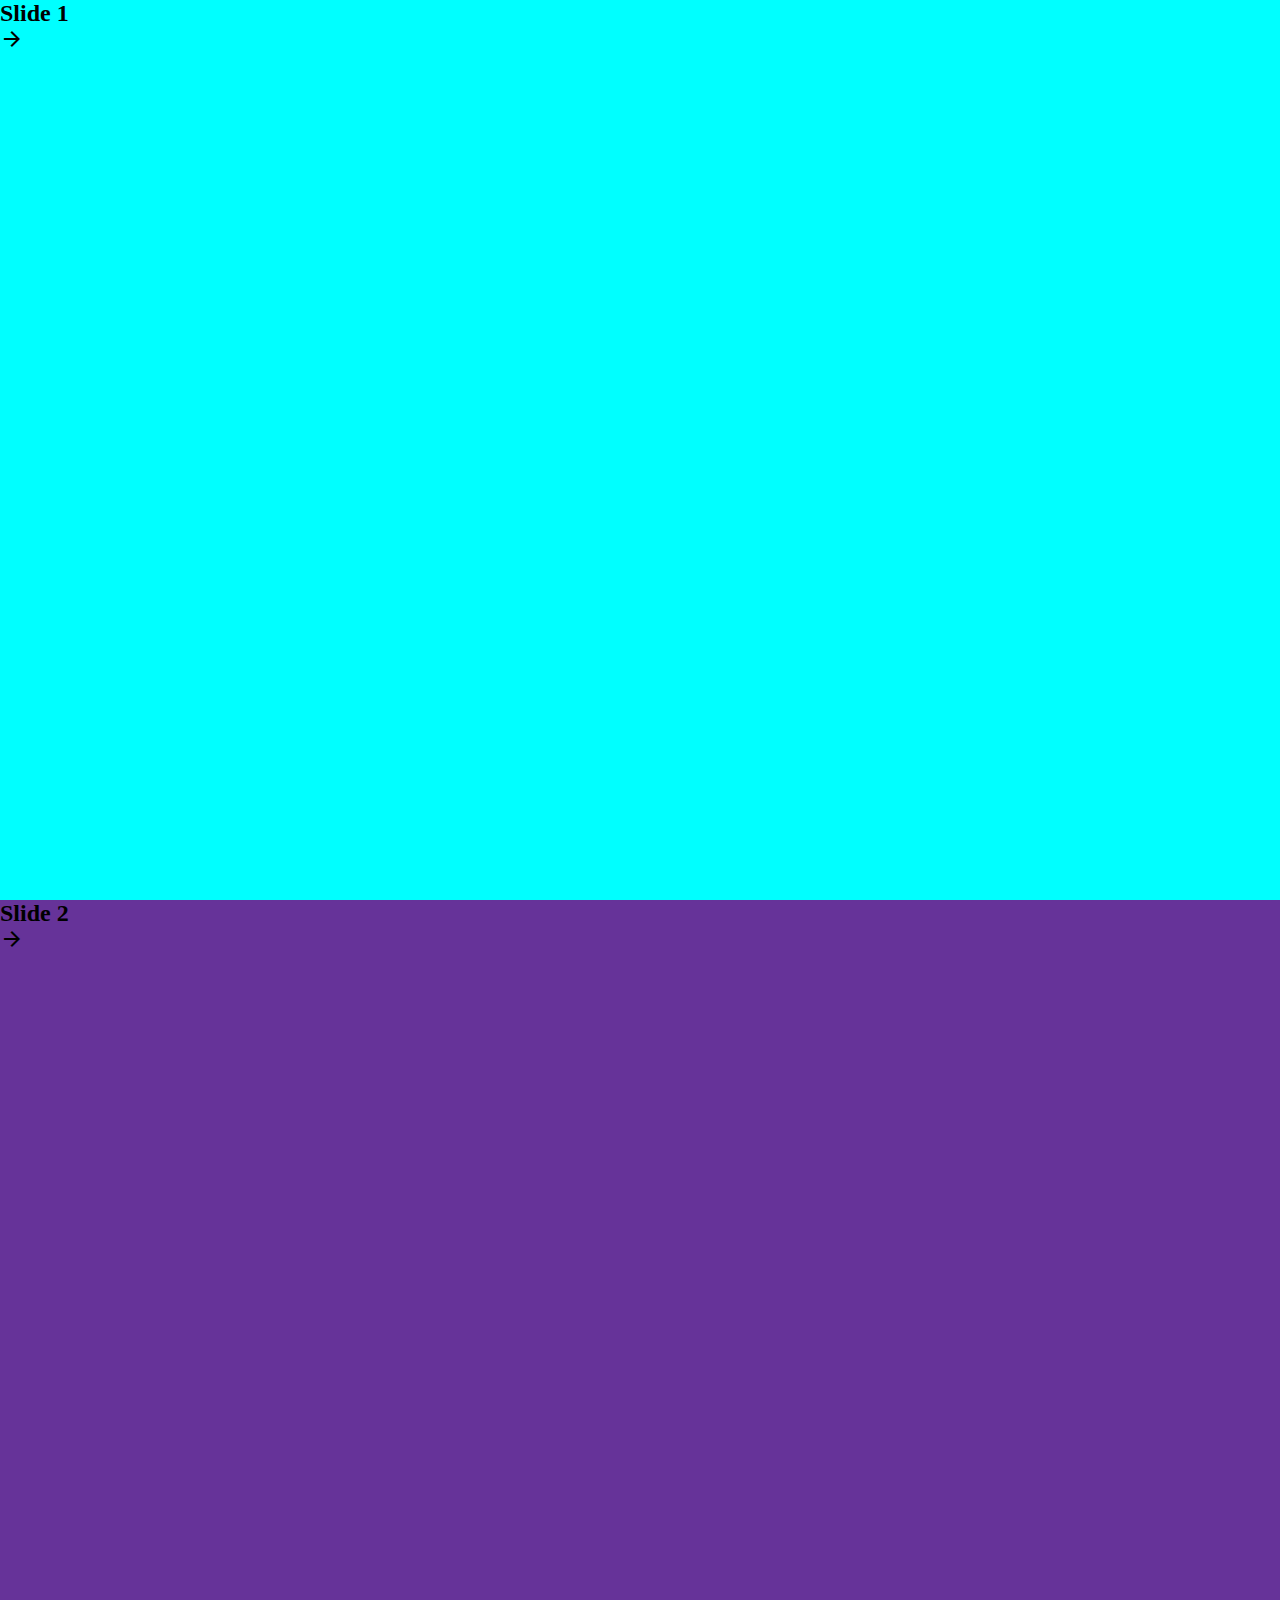
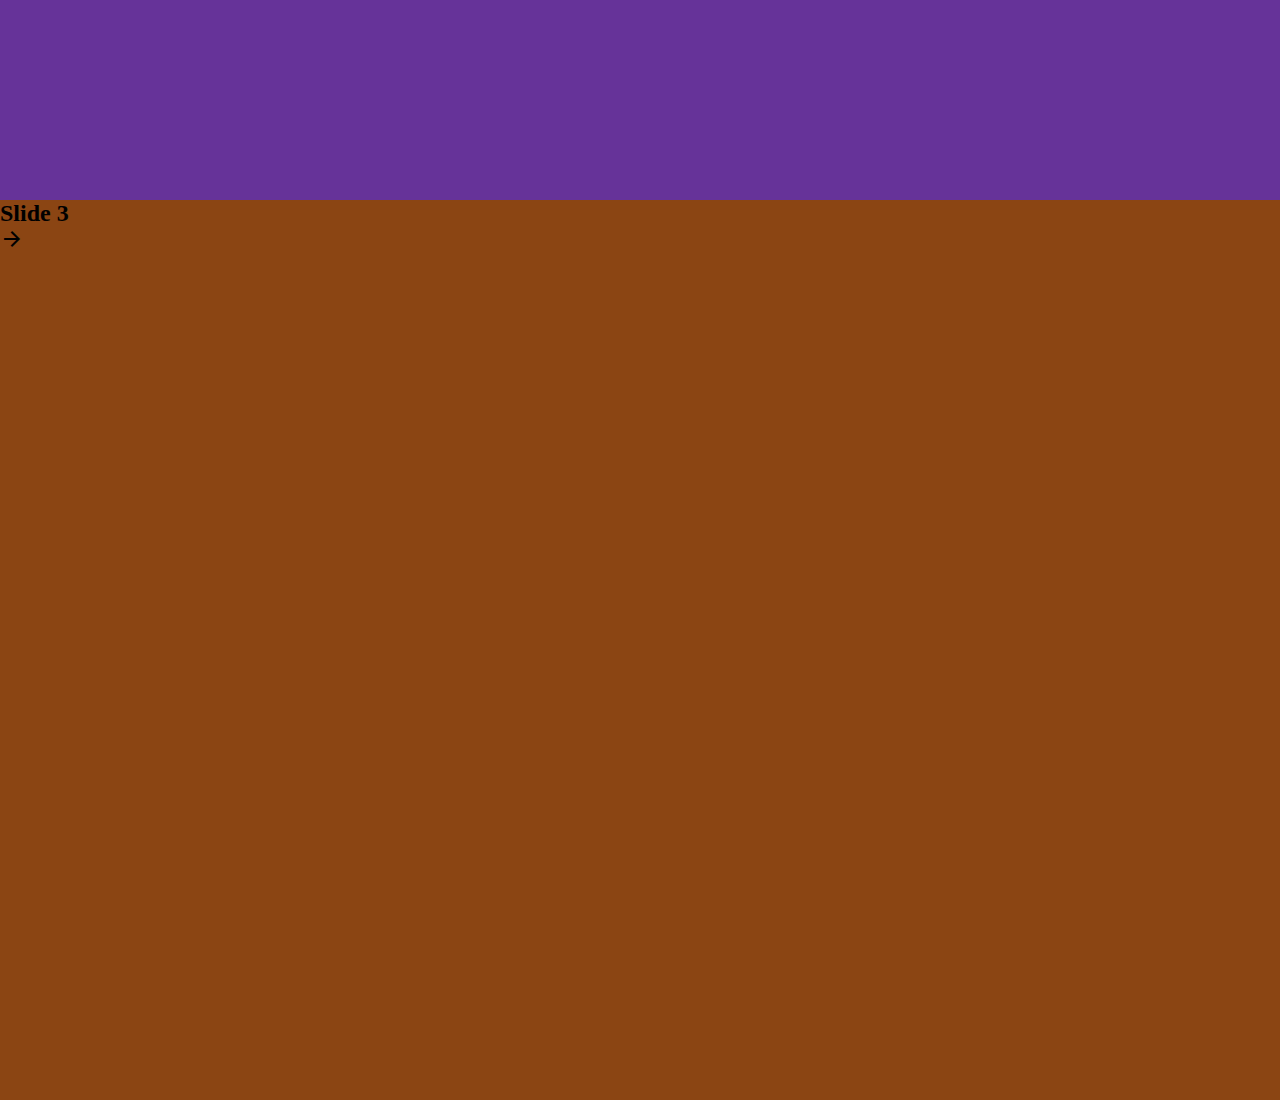
==== public_html/index.html @ 6b24161f "Js for switching slide added" ====
<!DOCTYPE html>
<html lang="en">
<head>
    <meta charset="UTF-8">
    <meta name="viewport" content="width=device-width, initial-scale=1.0">
    <meta http-equiv="X-UA-Compatible" content="ie=edge">
    <title>Presentation</title>
    <link rel="stylesheet" href="css/style.css">
    <link href="https://fonts.googleapis.com/icon?family=Material+Icons"
      rel="stylesheet">
    <script src="js/main.js" defer></script>
</head>
<body>

	<div class="presentation">
		<div class="slide slide-1">
			<h2>Slide 1</h2>
			<i class="material-icons arrow1" onclick="first_arrow()">arrow_forward_ios</i>
		</div>
		<div class="slide slide-2">
			<h2>Slide 2</h2>
			<i class="material-icons arrow2" onclick="second_arrow()">arrow_forward_ios</i>
		</div>
		<div class="slide slide-3">
			<h2>Slide 3</h2>
			<i class="material-icons arrow3" onclick="arrow3()">arrow_forward_ios</i>
		</div>
	</div>
    

</body>
</html>
---- public_html/css/style.css ----
* {
  margin: 0;
}

.slide {
  height: 100vh;
  width: 100vw;
}

.slide-1 {
  display: block;
  background-color: aqua;
}

.slide-1-2 {
  display: none;
}

.slide-2 {
  display: block;
  background-color: rebeccapurple;
}

.slide-2-2 {
  display: none;
}

.slide-3 {
  display: block;
  background-color: saddlebrown;
}

.slide-3-2 {
  display: none;
}
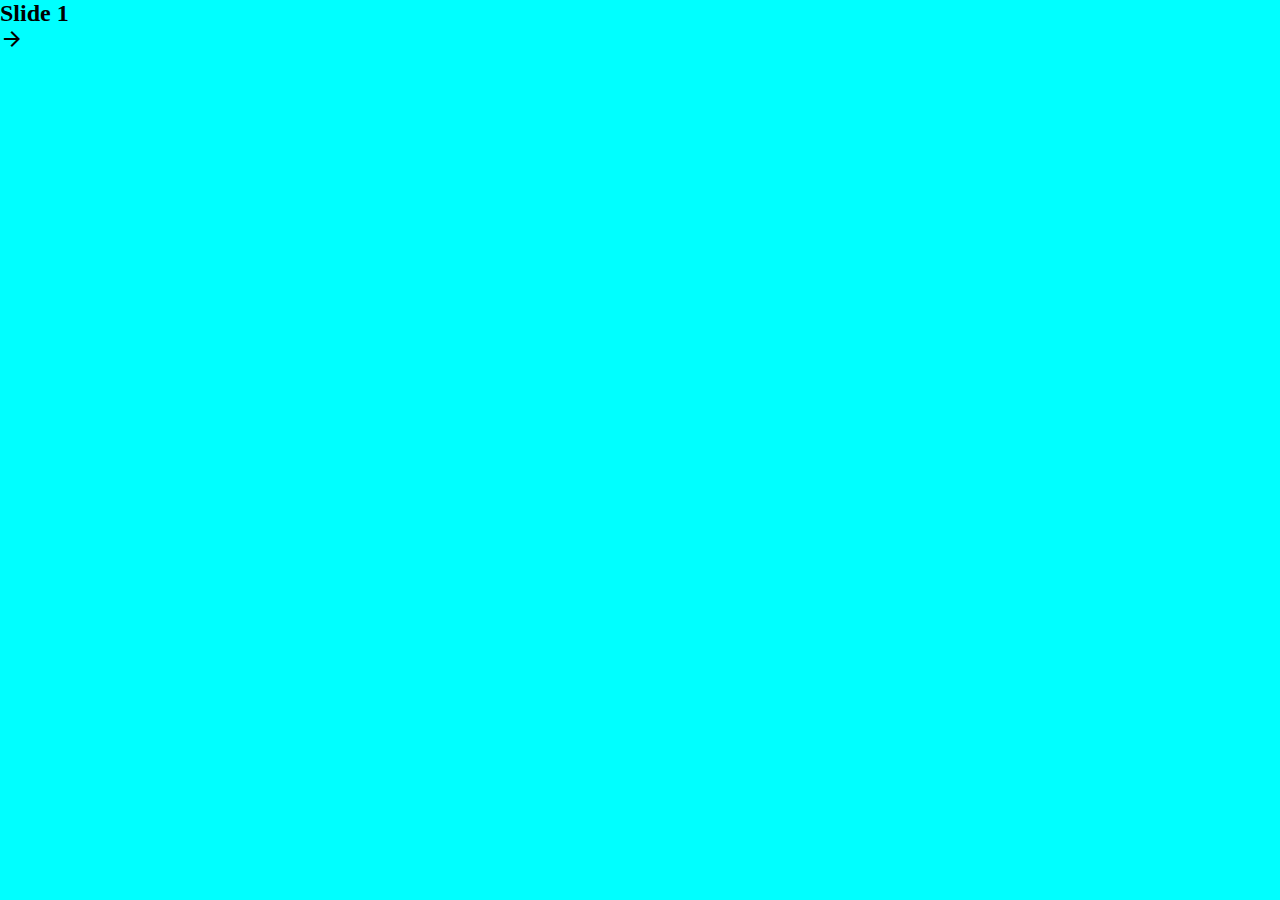
==== commit f9b78927: "back and forth arrows added. js" ====
--- a/public_html/index.html
+++ b/public_html/index.html
@@ -19,10 +19,12 @@
 		</div>
 		<div class="slide slide-2">
 			<h2>Slide 2</h2>
+			<i class="material-icons arrowBack2" onclick="second_arrow_back()">arrow_back_ios</i>
 			<i class="material-icons arrow2" onclick="second_arrow()">arrow_forward_ios</i>
 		</div>
 		<div class="slide slide-3">
 			<h2>Slide 3</h2>
+			<i class="material-icons arrowBack3" onclick="third_arrow_back()">arrow_back_ios</i>
 			<i class="material-icons arrow3" onclick="arrow3()">arrow_forward_ios</i>
 		</div>
 	</div>
--- a/public_html/css/style.css
+++ b/public_html/css/style.css
@@ -12,24 +12,28 @@
   background-color: aqua;
 }
 
-.slide-1-2 {
+.none {
   display: none;
 }
 
+.block {
+  display: block;
+}
+
 .slide-2 {
-  display: block;
+  display: none;
   background-color: rebeccapurple;
 }
 
-.slide-2-2 {
+.slide-3 {
   display: none;
-}
-
-.slide-3 {
-  display: block;
   background-color: saddlebrown;
 }
 
-.slide-3-2 {
-  display: none;
+i {
+  cursor: pointer;
 }
+
+i:hover {
+  color: darkorange;
+}
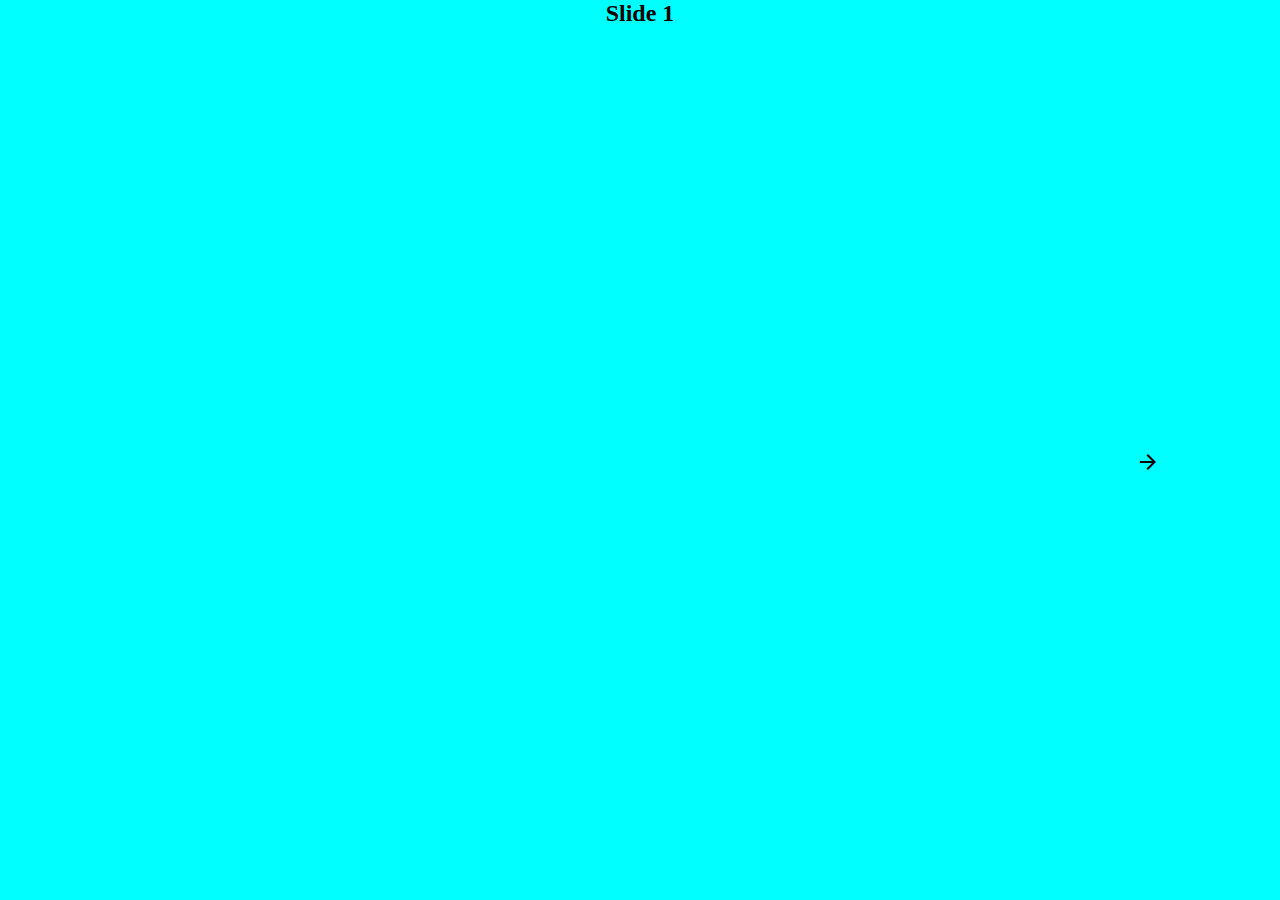
==== commit 3ba78ec8: "arrows placed" ====
--- a/public_html/index.html
+++ b/public_html/index.html
@@ -15,17 +15,17 @@
 	<div class="presentation">
 		<div class="slide slide-1">
 			<h2>Slide 1</h2>
-			<i class="material-icons arrow1" onclick="first_arrow()">arrow_forward_ios</i>
+			<i class="material-icons arrow1 right" onclick="first_arrow()">arrow_forward_ios</i>
 		</div>
 		<div class="slide slide-2">
 			<h2>Slide 2</h2>
-			<i class="material-icons arrowBack2" onclick="second_arrow_back()">arrow_back_ios</i>
-			<i class="material-icons arrow2" onclick="second_arrow()">arrow_forward_ios</i>
+			<i class="material-icons arrowBack2 left" onclick="second_arrow_back()">arrow_back_ios</i>
+			<i class="material-icons arrow2 right" onclick="second_arrow()">arrow_forward_ios</i>
 		</div>
 		<div class="slide slide-3">
 			<h2>Slide 3</h2>
-			<i class="material-icons arrowBack3" onclick="third_arrow_back()">arrow_back_ios</i>
-			<i class="material-icons arrow3" onclick="arrow3()">arrow_forward_ios</i>
+			<i class="material-icons arrowBack3 left" onclick="third_arrow_back()">arrow_back_ios</i>
+			<i class="material-icons arrow3 right" onclick="arrow3()">arrow_forward_ios</i>
 		</div>
 	</div>
     
--- a/public_html/css/style.css
+++ b/public_html/css/style.css
@@ -8,8 +8,15 @@
 }
 
 .slide-1 {
-  display: block;
+  display: -webkit-box;
+  display: -ms-flexbox;
+  display: flex;
   background-color: aqua;
+  -webkit-box-pack: center;
+      -ms-flex-pack: center;
+          justify-content: center;
+  -ms-flex-item-align: center;
+      align-self: center;
 }
 
 .none {
@@ -21,8 +28,8 @@
 }
 
 .slide-2 {
+  background-color: rebeccapurple;
   display: none;
-  background-color: rebeccapurple;
 }
 
 .slide-3 {
@@ -34,6 +41,18 @@
   cursor: pointer;
 }
 
+.right {
+  position: absolute;
+  right: 1em;
+  top: 50vh;
+}
+
+.left {
+  position: absolute;
+  left: 1em;
+  top: 50vh;
+}
+
 i:hover {
   color: darkorange;
 }
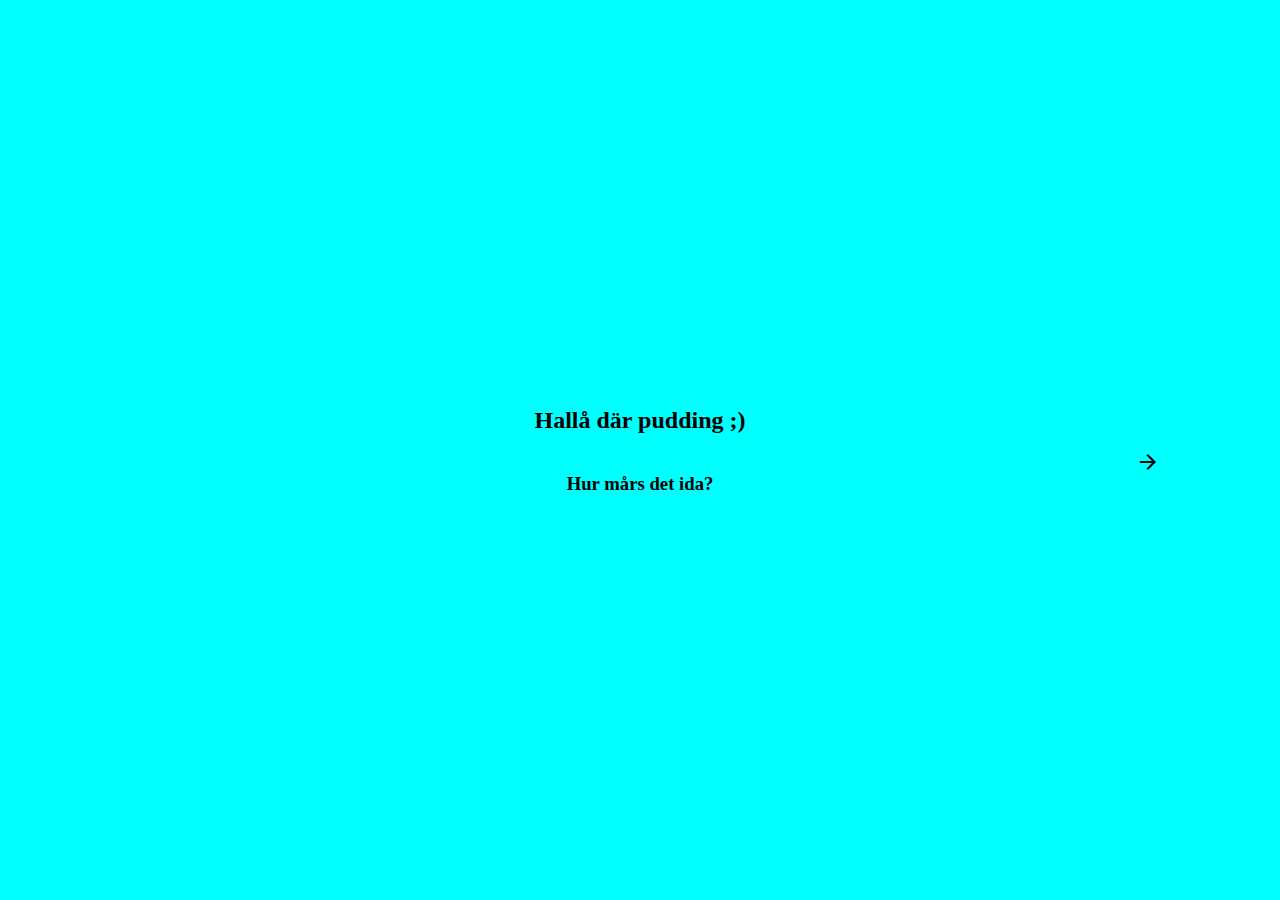
==== commit 0b527b3c: "fade in h2 and change color on click" ====
--- a/public_html/index.html
+++ b/public_html/index.html
@@ -14,7 +14,8 @@
 
 	<div class="presentation">
 		<div class="slide slide-1">
-			<h2>Slide 1</h2>
+			<h2>Hallå där pudding ;)</h2>
+			<h3>Hur mårs det ida?</h3>
 			<i class="material-icons arrow1 right" onclick="first_arrow()">arrow_forward_ios</i>
 		</div>
 		<div class="slide slide-2">
@@ -25,7 +26,6 @@
 		<div class="slide slide-3">
 			<h2>Slide 3</h2>
 			<i class="material-icons arrowBack3 left" onclick="third_arrow_back()">arrow_back_ios</i>
-			<i class="material-icons arrow3 right" onclick="arrow3()">arrow_forward_ios</i>
 		</div>
 	</div>
     
--- a/public_html/css/style.css
+++ b/public_html/css/style.css
@@ -1,5 +1,338 @@
-* {
+/* - - - - NORMALIZE - - - - */
+/*! normalize.css v8.0.0 | MIT License | github.com/necolas/normalize.css */
+/* Document
+   ========================================================================== */
+/**
+ * 1. Correct the line height in all browsers.
+ * 2. Prevent adjustments of font size after orientation changes in iOS.
+ */
+html {
+  line-height: 1.15;
+  /* 1 */
+  -webkit-text-size-adjust: 100%;
+  /* 2 */
+}
+
+/* Sections
+   ========================================================================== */
+/**
+ * Remove the margin in all browsers.
+ */
+body {
   margin: 0;
+}
+
+/**
+ * Correct the font size and margin on `h1` elements within `section` and
+ * `article` contexts in Chrome, Firefox, and Safari.
+ */
+h1 {
+  font-size: 2em;
+  margin: 0.67em 0;
+}
+
+/* Grouping content
+   ========================================================================== */
+/**
+ * 1. Add the correct box sizing in Firefox.
+ * 2. Show the overflow in Edge and IE.
+ */
+hr {
+  -webkit-box-sizing: content-box;
+          box-sizing: content-box;
+  /* 1 */
+  height: 0;
+  /* 1 */
+  overflow: visible;
+  /* 2 */
+}
+
+/**
+ * 1. Correct the inheritance and scaling of font size in all browsers.
+ * 2. Correct the odd `em` font sizing in all browsers.
+ */
+pre {
+  font-family: monospace, monospace;
+  /* 1 */
+  font-size: 1em;
+  /* 2 */
+}
+
+/* Text-level semantics
+   ========================================================================== */
+/**
+ * Remove the gray background on active links in IE 10.
+ */
+a {
+  background-color: transparent;
+}
+
+/**
+ * 1. Remove the bottom border in Chrome 57-
+ * 2. Add the correct text decoration in Chrome, Edge, IE, Opera, and Safari.
+ */
+abbr[title] {
+  border-bottom: none;
+  /* 1 */
+  text-decoration: underline;
+  /* 2 */
+  -webkit-text-decoration: underline dotted;
+          text-decoration: underline dotted;
+  /* 2 */
+}
+
+/**
+ * Add the correct font weight in Chrome, Edge, and Safari.
+ */
+b,
+strong {
+  font-weight: bolder;
+}
+
+/**
+ * 1. Correct the inheritance and scaling of font size in all browsers.
+ * 2. Correct the odd `em` font sizing in all browsers.
+ */
+code,
+kbd,
+samp {
+  font-family: monospace, monospace;
+  /* 1 */
+  font-size: 1em;
+  /* 2 */
+}
+
+/**
+ * Add the correct font size in all browsers.
+ */
+small {
+  font-size: 80%;
+}
+
+/**
+ * Prevent `sub` and `sup` elements from affecting the line height in
+ * all browsers.
+ */
+sub,
+sup {
+  font-size: 75%;
+  line-height: 0;
+  position: relative;
+  vertical-align: baseline;
+}
+
+sub {
+  bottom: -0.25em;
+}
+
+sup {
+  top: -0.5em;
+}
+
+/* Embedded content
+   ========================================================================== */
+/**
+ * Remove the border on images inside links in IE 10.
+ */
+img {
+  border-style: none;
+}
+
+/* Forms
+   ========================================================================== */
+/**
+ * 1. Change the font styles in all browsers.
+ * 2. Remove the margin in Firefox and Safari.
+ */
+button,
+input,
+optgroup,
+select,
+textarea {
+  font-family: inherit;
+  /* 1 */
+  font-size: 100%;
+  /* 1 */
+  line-height: 1.15;
+  /* 1 */
+  margin: 0;
+  /* 2 */
+}
+
+/**
+ * Show the overflow in IE.
+ * 1. Show the overflow in Edge.
+ */
+button,
+input {
+  /* 1 */
+  overflow: visible;
+}
+
+/**
+ * Remove the inheritance of text transform in Edge, Firefox, and IE.
+ * 1. Remove the inheritance of text transform in Firefox.
+ */
+button,
+select {
+  /* 1 */
+  text-transform: none;
+}
+
+/**
+ * Correct the inability to style clickable types in iOS and Safari.
+ */
+button,
+[type="button"],
+[type="reset"],
+[type="submit"] {
+  -webkit-appearance: button;
+}
+
+/**
+ * Remove the inner border and padding in Firefox.
+ */
+button::-moz-focus-inner,
+[type="button"]::-moz-focus-inner,
+[type="reset"]::-moz-focus-inner,
+[type="submit"]::-moz-focus-inner {
+  border-style: none;
+  padding: 0;
+}
+
+/**
+ * Restore the focus styles unset by the previous rule.
+ */
+button:-moz-focusring,
+[type="button"]:-moz-focusring,
+[type="reset"]:-moz-focusring,
+[type="submit"]:-moz-focusring {
+  outline: 1px dotted ButtonText;
+}
+
+/**
+ * Correct the padding in Firefox.
+ */
+fieldset {
+  padding: 0.35em 0.75em 0.625em;
+}
+
+/**
+ * 1. Correct the text wrapping in Edge and IE.
+ * 2. Correct the color inheritance from `fieldset` elements in IE.
+ * 3. Remove the padding so developers are not caught out when they zero out
+ *    `fieldset` elements in all browsers.
+ */
+legend {
+  -webkit-box-sizing: border-box;
+          box-sizing: border-box;
+  /* 1 */
+  color: inherit;
+  /* 2 */
+  display: table;
+  /* 1 */
+  max-width: 100%;
+  /* 1 */
+  padding: 0;
+  /* 3 */
+  white-space: normal;
+  /* 1 */
+}
+
+/**
+ * Add the correct vertical alignment in Chrome, Firefox, and Opera.
+ */
+progress {
+  vertical-align: baseline;
+}
+
+/**
+ * Remove the default vertical scrollbar in IE 10+.
+ */
+textarea {
+  overflow: auto;
+}
+
+/**
+ * 1. Add the correct box sizing in IE 10.
+ * 2. Remove the padding in IE 10.
+ */
+[type="checkbox"],
+[type="radio"] {
+  -webkit-box-sizing: border-box;
+          box-sizing: border-box;
+  /* 1 */
+  padding: 0;
+  /* 2 */
+}
+
+/**
+ * Correct the cursor style of increment and decrement buttons in Chrome.
+ */
+[type="number"]::-webkit-inner-spin-button,
+[type="number"]::-webkit-outer-spin-button {
+  height: auto;
+}
+
+/**
+ * 1. Correct the odd appearance in Chrome and Safari.
+ * 2. Correct the outline style in Safari.
+ */
+[type="search"] {
+  -webkit-appearance: textfield;
+  /* 1 */
+  outline-offset: -2px;
+  /* 2 */
+}
+
+/**
+ * Remove the inner padding in Chrome and Safari on macOS.
+ */
+[type="search"]::-webkit-search-decoration {
+  -webkit-appearance: none;
+}
+
+/**
+ * 1. Correct the inability to style clickable types in iOS and Safari.
+ * 2. Change font properties to `inherit` in Safari.
+ */
+::-webkit-file-upload-button {
+  -webkit-appearance: button;
+  /* 1 */
+  font: inherit;
+  /* 2 */
+}
+
+/* Interactive
+   ========================================================================== */
+/*
+ * Add the correct display in Edge, IE 10+, and Firefox.
+ */
+details {
+  display: block;
+}
+
+/*
+ * Add the correct display in all browsers.
+ */
+summary {
+  display: list-item;
+}
+
+/* Misc
+   ========================================================================== */
+/**
+ * Add the correct display in IE 10+.
+ */
+template {
+  display: none;
+}
+
+/**
+ * Add the correct display in IE 10.
+ */
+[hidden] {
+  display: none;
 }
 
 .slide {
@@ -15,16 +348,13 @@
   -webkit-box-pack: center;
       -ms-flex-pack: center;
           justify-content: center;
-  -ms-flex-item-align: center;
-      align-self: center;
-}
-
-.none {
-  display: none;
-}
-
-.block {
-  display: block;
+  -webkit-box-align: center;
+      -ms-flex-align: center;
+          align-items: center;
+  -webkit-box-orient: vertical;
+  -webkit-box-direction: normal;
+      -ms-flex-direction: column;
+          flex-direction: column;
 }
 
 .slide-2 {
@@ -37,8 +367,18 @@
   background-color: saddlebrown;
 }
 
+.none {
+  display: none;
+}
+
+.block {
+  display: block;
+}
+
 i {
   cursor: pointer;
+  -webkit-animation: bounce 0.8s infinite alternate;
+          animation: bounce 0.8s infinite alternate;
 }
 
 .right {
@@ -56,3 +396,89 @@
 i:hover {
   color: darkorange;
 }
+
+h2 {
+  -webkit-animation: fadein 5s;
+          animation: fadein 5s;
+}
+
+h3 {
+  cursor: pointer;
+}
+
+.colorChange {
+  -webkit-animation: colorChange 10s infinite alternate;
+          animation: colorChange 10s infinite alternate;
+}
+
+@-webkit-keyframes bounce {
+  from {
+    -webkit-transform: translateX(0px);
+            transform: translateX(0px);
+  }
+  to {
+    -webkit-transform: translateX(-0.5em);
+            transform: translateX(-0.5em);
+  }
+}
+
+@keyframes bounce {
+  from {
+    -webkit-transform: translateX(0px);
+            transform: translateX(0px);
+  }
+  to {
+    -webkit-transform: translateX(-0.5em);
+            transform: translateX(-0.5em);
+  }
+}
+@-webkit-keyframes fadein {
+  from {
+    opacity: 0;
+  }
+  to {
+    opacity: 1;
+  }
+}
+@keyframes fadein {
+  from {
+    opacity: 0;
+  }
+  to {
+    opacity: 1;
+  }
+}
+@-webkit-keyframes colorChange {
+  0% {
+    color: red;
+  }
+  25% {
+    color: yellow;
+  }
+  50% {
+    color: blue;
+  }
+  75% {
+    color: green;
+  }
+  100% {
+    color: red;
+  }
+}
+@keyframes colorChange {
+  0% {
+    color: red;
+  }
+  25% {
+    color: yellow;
+  }
+  50% {
+    color: blue;
+  }
+  75% {
+    color: green;
+  }
+  100% {
+    color: red;
+  }
+}
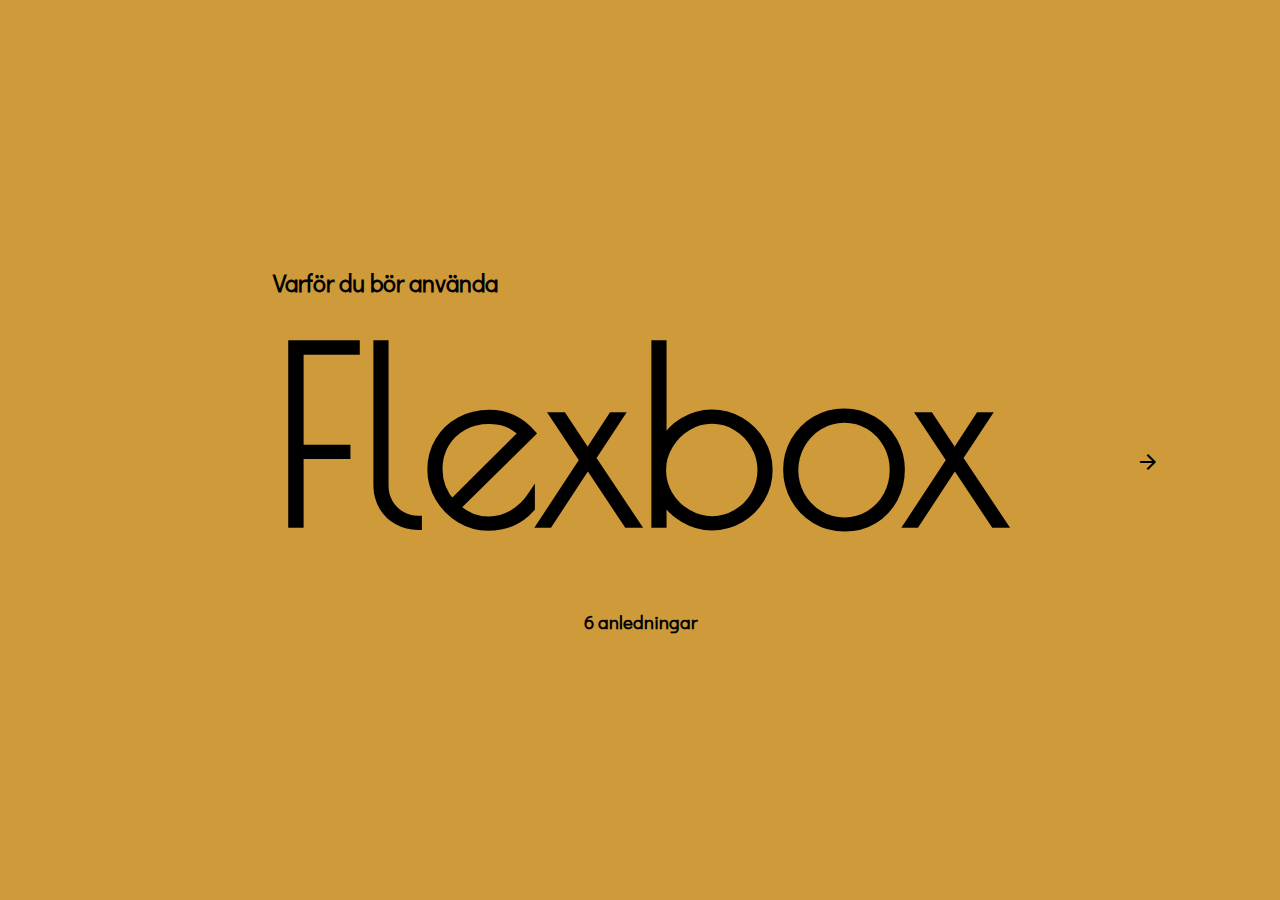
==== commit 167648de: "index content added & animated slides" ====
--- a/public_html/index.html
+++ b/public_html/index.html
@@ -14,8 +14,8 @@
 
 	<div class="presentation">
 		<div class="slide slide-1">
-			<h2>Hallå där pudding ;)</h2>
-			<h3>Hur mårs det ida?</h3>
+			<h2>Varför du bör använda <span>Flexbox</span></h2>
+			<h3>6 anledningar</h3>
 			<i class="material-icons arrow1 right" onclick="first_arrow()">arrow_forward_ios</i>
 		</div>
 		<div class="slide slide-2">
--- a/public_html/css/style.css
+++ b/public_html/css/style.css
@@ -6,6 +6,8 @@
  * 1. Correct the line height in all browsers.
  * 2. Prevent adjustments of font size after orientation changes in iOS.
  */
+@import url("https://fonts.googleapis.com/css?family=Didact+Gothic");
+@import url("https://fonts.googleapis.com/css?family=Poiret+One");
 html {
   line-height: 1.15;
   /* 1 */
@@ -335,6 +337,11 @@
   display: none;
 }
 
+/* - - - - VARIABLES - - - - */
+/* COLORS */
+/* FONTS */
+/* Font family */
+/* Shadow */
 .slide {
   height: 100vh;
   width: 100vw;
@@ -344,7 +351,7 @@
   display: -webkit-box;
   display: -ms-flexbox;
   display: flex;
-  background-color: aqua;
+  background-color: #CE9A3A;
   -webkit-box-pack: center;
       -ms-flex-pack: center;
           justify-content: center;
@@ -355,16 +362,22 @@
   -webkit-box-direction: normal;
       -ms-flex-direction: column;
           flex-direction: column;
+  -webkit-animation: fadein2 2s;
+          animation: fadein2 2s;
 }
 
 .slide-2 {
-  background-color: rebeccapurple;
+  background-color: #887ca9;
   display: none;
+  -webkit-animation: fadein3 2s;
+          animation: fadein3 2s;
 }
 
 .slide-3 {
   display: none;
   background-color: saddlebrown;
+  -webkit-animation: fadein2 5s;
+          animation: fadein2 5s;
 }
 
 .none {
@@ -377,14 +390,14 @@
 
 i {
   cursor: pointer;
-  -webkit-animation: bounce 0.8s infinite alternate;
-          animation: bounce 0.8s infinite alternate;
 }
 
 .right {
   position: absolute;
   right: 1em;
   top: 50vh;
+  -webkit-animation: bounce 0.8s infinite alternate;
+          animation: bounce 0.8s infinite alternate;
 }
 
 .left {
@@ -398,12 +411,23 @@
 }
 
 h2 {
-  -webkit-animation: fadein 5s;
-          animation: fadein 5s;
+  -webkit-animation: fadein 3s;
+          animation: fadein 3s;
+  font-family: "Didact Gothic", sans-serif;
 }
 
 h3 {
   cursor: pointer;
+  font-family: "Didact Gothic", sans-serif;
+}
+
+span {
+  display: block;
+  text-align: center;
+  font-size: 10em;
+  -webkit-animation: fadein 10s;
+          animation: fadein 10s;
+  font-family: "Poiret One", cursive;
 }
 
 .colorChange {
@@ -413,24 +437,24 @@
 
 @-webkit-keyframes bounce {
   from {
+    -webkit-transform: translateX(-0.5em);
+            transform: translateX(-0.5em);
+  }
+  to {
     -webkit-transform: translateX(0px);
             transform: translateX(0px);
   }
-  to {
+}
+
+@keyframes bounce {
+  from {
     -webkit-transform: translateX(-0.5em);
             transform: translateX(-0.5em);
   }
-}
-
-@keyframes bounce {
-  from {
+  to {
     -webkit-transform: translateX(0px);
             transform: translateX(0px);
   }
-  to {
-    -webkit-transform: translateX(-0.5em);
-            transform: translateX(-0.5em);
-  }
 }
 @-webkit-keyframes fadein {
   from {
@@ -446,6 +470,46 @@
   }
   to {
     opacity: 1;
+  }
+}
+@-webkit-keyframes fadein2 {
+  from {
+    opacity: 0.5;
+    height: 0;
+  }
+  to {
+    opacity: 1;
+    height: 100vh;
+  }
+}
+@keyframes fadein2 {
+  from {
+    opacity: 0.5;
+    height: 0;
+  }
+  to {
+    opacity: 1;
+    height: 100vh;
+  }
+}
+@-webkit-keyframes fadein3 {
+  from {
+    opacity: 0.5;
+    width: 0;
+  }
+  to {
+    opacity: 1;
+    width: 100vw;
+  }
+}
+@keyframes fadein3 {
+  from {
+    opacity: 0.5;
+    width: 0;
+  }
+  to {
+    opacity: 1;
+    width: 100vw;
   }
 }
 @-webkit-keyframes colorChange {
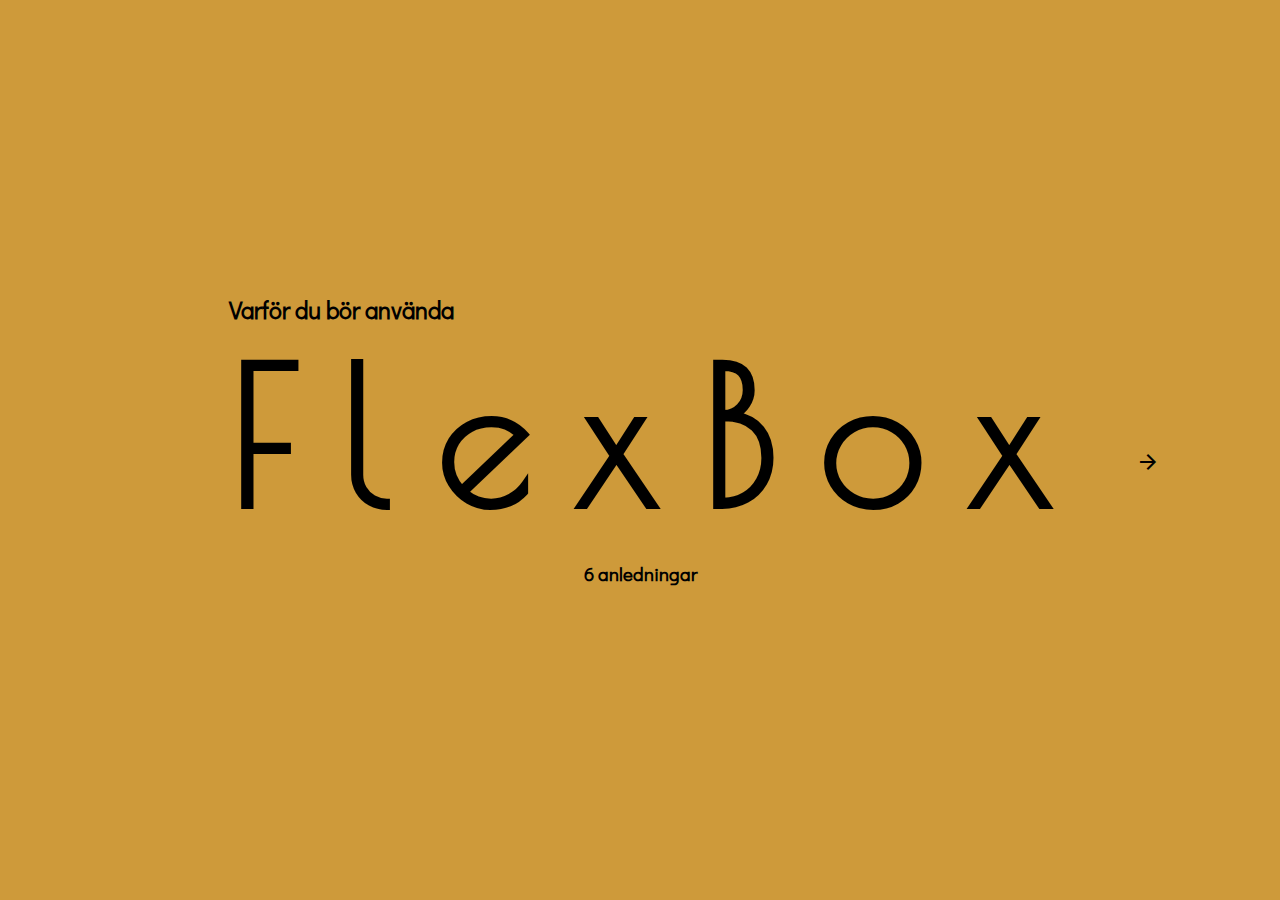
==== commit 1b274cec: "slide 2 content added & setInterval on H2" ====
--- a/public_html/index.html
+++ b/public_html/index.html
@@ -14,12 +14,36 @@
 
 	<div class="presentation">
 		<div class="slide slide-1">
-			<h2>Varför du bör använda <span>Flexbox</span></h2>
+			<h2>Varför du bör använda 
+				<div class="span1">
+					<span class="span2">F</span>
+					<span class="span3">l</span>
+					<span class="span4">e</span>
+					<span class="span5">x</span>
+					<span class="span6">B</span>
+					<span class="span7">o</span>
+					<span class="span8">x</span>
+				</div>
+			</h2>
 			<h3>6 anledningar</h3>
 			<i class="material-icons arrow1 right" onclick="first_arrow()">arrow_forward_ios</i>
 		</div>
 		<div class="slide slide-2">
-			<h2>Slide 2</h2>
+			<h2 class="slide2H2">Alla de stora webbläsare stödjer det</h2>
+			<div class="flex-row">
+				<div class="span2">Edge</div>
+				<div class="span3">Firefox</div>
+				<div class="span4">Chrome</div>
+				<div class="span5">Safari</div>
+				<div class="span6">IOS Safari</div>
+				<div class="span7">Opera Mini</div>
+				<div class="span8">Chrome for Android</div>
+				<div class="span9">Android Browser</div>
+				<div class="span10">Samsung Internet</div>
+			</div>
+			<div>
+				<div class="IE none"><p>Men inte IE 10 och mindre...</p></div>
+			</div>
 			<i class="material-icons arrowBack2 left" onclick="second_arrow_back()">arrow_back_ios</i>
 			<i class="material-icons arrow2 right" onclick="second_arrow()">arrow_forward_ios</i>
 		</div>
--- a/public_html/css/style.css
+++ b/public_html/css/style.css
@@ -371,6 +371,16 @@
   display: none;
   -webkit-animation: fadein3 2s;
           animation: fadein3 2s;
+  -webkit-box-pack: center;
+      -ms-flex-pack: center;
+          justify-content: center;
+  -webkit-box-align: center;
+      -ms-flex-align: center;
+          align-items: center;
+  -webkit-box-orient: vertical;
+  -webkit-box-direction: normal;
+      -ms-flex-direction: column;
+          flex-direction: column;
 }
 
 .slide-3 {
@@ -380,12 +390,28 @@
           animation: fadein2 5s;
 }
 
+.flex-row {
+  width: 80%;
+  display: -webkit-box;
+  display: -ms-flexbox;
+  display: flex;
+  -webkit-box-orient: horizontal;
+  -webkit-box-direction: normal;
+      -ms-flex-direction: row;
+          flex-direction: row;
+  -ms-flex-pack: distribute;
+      justify-content: space-around;
+  font-family: "Poiret One", cursive;
+}
+
 .none {
   display: none;
 }
 
 .block {
-  display: block;
+  display: -webkit-box;
+  display: -ms-flexbox;
+  display: flex;
 }
 
 i {
@@ -414,6 +440,13 @@
   -webkit-animation: fadein 3s;
           animation: fadein 3s;
   font-family: "Didact Gothic", sans-serif;
+  margin: 0;
+  -webkit-animation: fadein 5s;
+          animation: fadein 5s;
+}
+
+p {
+  font-family: "Didact Gothic", sans-serif;
 }
 
 h3 {
@@ -421,13 +454,63 @@
   font-family: "Didact Gothic", sans-serif;
 }
 
-span {
+.span1 {
   display: block;
   text-align: center;
-  font-size: 10em;
-  -webkit-animation: fadein 10s;
-          animation: fadein 10s;
+  font-size: 8em;
   font-family: "Poiret One", cursive;
+}
+
+.span2 {
+  -webkit-animation: textFadeIn 0.5s;
+          animation: textFadeIn 0.5s;
+}
+
+.span3 {
+  -webkit-animation: textFadeIn 1s;
+          animation: textFadeIn 1s;
+}
+
+.span4 {
+  -webkit-animation: textFadeIn 1.5s;
+          animation: textFadeIn 1.5s;
+}
+
+.span5 {
+  -webkit-animation: textFadeIn 2s;
+          animation: textFadeIn 2s;
+}
+
+.span6 {
+  -webkit-animation: textFadeIn 2.5s;
+          animation: textFadeIn 2.5s;
+}
+
+.span7 {
+  -webkit-animation: textFadeIn 3s;
+          animation: textFadeIn 3s;
+}
+
+.span8 {
+  -webkit-animation: textFadeIn 3.5s;
+          animation: textFadeIn 3.5s;
+}
+
+.span9 {
+  -webkit-animation: textFadeIn 4s;
+          animation: textFadeIn 4s;
+}
+
+.span10 {
+  -webkit-animation: textFadeIn 4.5s;
+          animation: textFadeIn 4.5s;
+}
+
+.slide2H2 {
+  -webkit-animation: dropin 2s;
+          animation: dropin 2s;
+  font-size: 3em;
+  margin-bottom: 1em;
 }
 
 .colorChange {
@@ -512,6 +595,30 @@
     width: 100vw;
   }
 }
+@-webkit-keyframes dropin {
+  from {
+    -webkit-transform: translateY(-15em);
+            transform: translateY(-15em);
+    font-size: 0;
+  }
+  to {
+    -webkit-transform: translateX(0px);
+            transform: translateX(0px);
+    font-size: 3em;
+  }
+}
+@keyframes dropin {
+  from {
+    -webkit-transform: translateY(-15em);
+            transform: translateY(-15em);
+    font-size: 0;
+  }
+  to {
+    -webkit-transform: translateX(0px);
+            transform: translateX(0px);
+    font-size: 3em;
+  }
+}
 @-webkit-keyframes colorChange {
   0% {
     color: red;
@@ -546,3 +653,37 @@
     color: red;
   }
 }
+@-webkit-keyframes textFadeIn {
+  0% {
+    opacity: 0;
+  }
+  25% {
+    opacity: 0;
+  }
+  50% {
+    opacity: 0;
+  }
+  75% {
+    opacity: 0.5;
+  }
+  100% {
+    opacity: 1;
+  }
+}
+@keyframes textFadeIn {
+  0% {
+    opacity: 0;
+  }
+  25% {
+    opacity: 0;
+  }
+  50% {
+    opacity: 0;
+  }
+  75% {
+    opacity: 0.5;
+  }
+  100% {
+    opacity: 1;
+  }
+}
